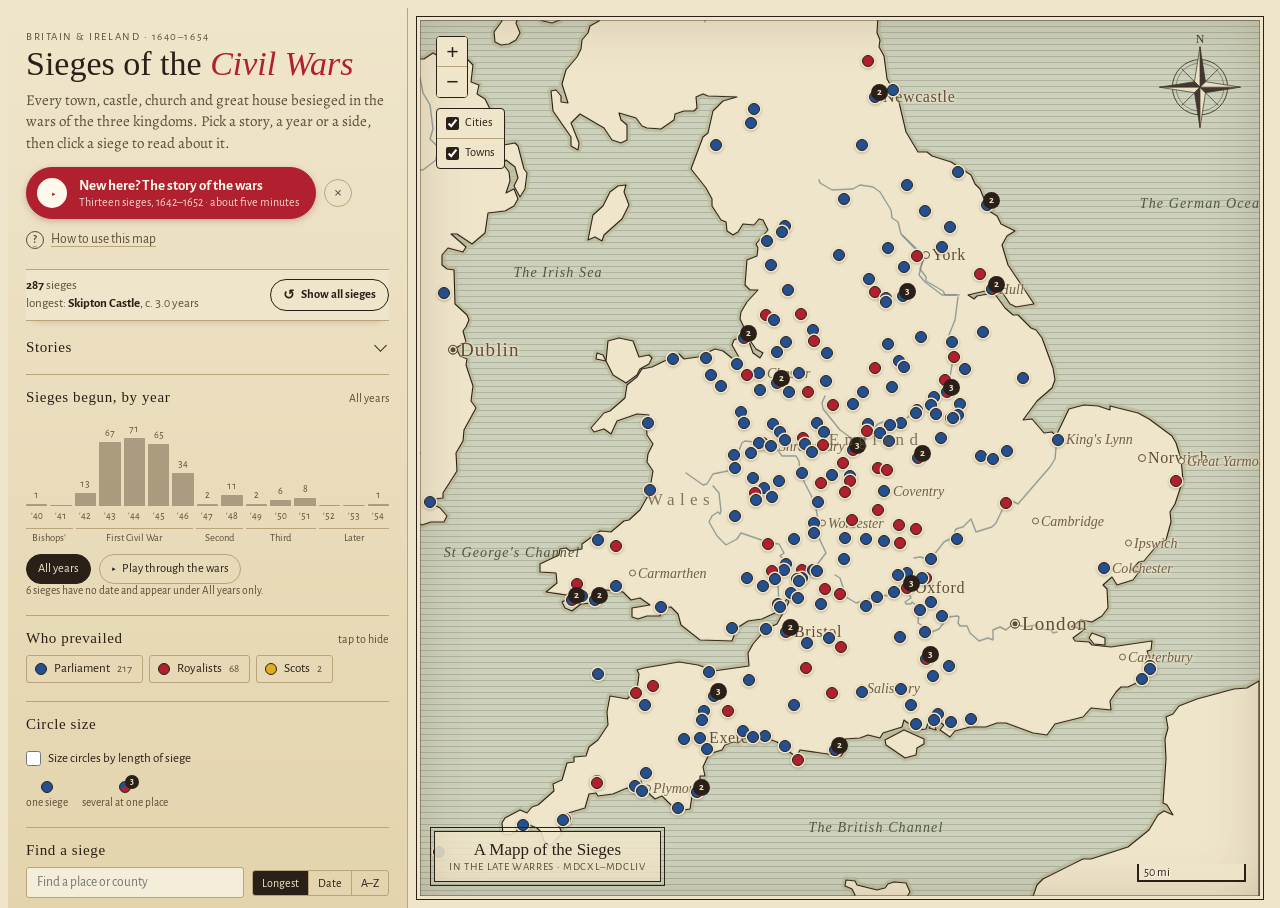
==== index.html @ c7a08374 "Steadier flights: no mid-flight redraws; the land drawing instead covers all of Britain and Ireland " ====
<!doctype html>
<html lang="en-GB">
<head>
<meta charset="utf-8">
<meta name="viewport" content="width=device-width, initial-scale=1, viewport-fit=cover">
<title>Sieges of the Civil Wars</title>
<meta name="description" content="An interactive map of the sieges of the British and Irish Civil Wars, 1640–1654, from the National Civil War Centre, Newark.">
<link rel="preconnect" href="https://fonts.googleapis.com">
<link rel="preconnect" href="https://fonts.gstatic.com" crossorigin>
<link rel="stylesheet" href="https://fonts.googleapis.com/css2?family=IM+Fell+English:ital@0;1&family=IM+Fell+English+SC&family=Alegreya:ital,wght@0,400;0,600;1,400&family=Alegreya+Sans:wght@400;500;700&display=swap">
<link rel="stylesheet" href="js/vendor/leaflet.css">
<link rel="stylesheet" href="css/map.css?v=20261108-15">
</head>
<body>
<div class="app">
  <aside class="key">
    <header>
      <div class="eyebrow" id="eyebrow"></div>
      <h1 id="title"></h1>
      <p id="intro"></p>
      <div class="start-wrap" id="startWrap" hidden>
        <button type="button" class="start-here" id="startHere"><span class="sh-play" aria-hidden="true">▶</span><span><b id="startHereTitle"></b><small id="startHereSub"></small></span></button>
        <button type="button" class="start-min" id="startMin" aria-label="Hide this button (the story stays under Stories)" title="Hide (the story stays under Stories)">×</button>
      </div>
      <button type="button" class="help-link" id="helpOpen"><span aria-hidden="true">?</span> <span id="helpLinkText">How to use this map</span></button>
    </header>

    <div class="topbar">
      <div class="stats" id="stats" aria-live="polite"><span>Loading the sieges…</span></div>
      <button type="button" class="reset" id="resetAll" title="Clear the story, year, side and search, and return to the whole map"><span aria-hidden="true">↺</span> Show all sieges</button>
    </div>

    <details class="stories-sec" id="storiesBox">
      <summary><h2 class="section-label">Stories <small id="storyNow"></small></h2></summary>
      <p class="explain" id="storiesIntro"></p>
      <div class="story-groups" id="storyGroups" role="group" aria-label="Kinds of story"></div>
      <div class="stories" id="stories" role="group" aria-label="Choose a story"></div>
      <article class="story-card" id="storyCard" aria-live="polite" hidden></article>
    </details>

    <section id="yearsSec">
      <h2 class="section-label">Sieges begun, by year <small id="yearNote">All years</small></h2>
      <div class="hist" id="hist" role="group" aria-label="Filter by year"></div>
      <div class="years" id="yearLabels"></div>
      <div class="wars" id="wars"></div>
      <div class="year-row">
        <button class="chip" id="allYears" aria-pressed="true">All years</button>
        <button class="chip" id="play" aria-pressed="false"><span id="playIcon">▶</span> <span id="playTxt">Play through the wars</span></button>
      </div>
      <div class="undated" id="undated"></div>
    </section>

    <section>
      <h2 class="section-label">Who prevailed <small>tap to hide</small></h2>
      <div class="sides" id="sides"></div>
    </section>

    <section>
      <h2 class="section-label">Circle size</h2>
      <label class="size-toggle"><input type="checkbox" id="sizeToggle"> Size circles by length of siege</label>
      <div class="size-key" id="sizeKey" aria-hidden="true"></div>
    </section>

    <section>
      <h2 class="section-label">Find a siege</h2>
      <div class="list-head">
        <input class="search" id="search" type="search" aria-label="Find a place or county" autocomplete="off">
        <div class="sort" role="group" aria-label="Sort the list">
          <button id="sortLong" data-sort="long" aria-pressed="true">Longest</button>
          <button id="sortDate" data-sort="date" aria-pressed="false">Date</button>
          <button id="sortAz" data-sort="az" aria-pressed="false">A–Z</button>
        </div>
      </div>
      <ol class="list" id="list"></ol>
      <button class="chip more" id="more" hidden>Show all</button>
    </section>

    <footer id="footer"></footer>
  </aside>

  <div class="plate">
    <div id="map" aria-label="Map of sieges in Britain and Ireland"></div>
    <svg class="compass" id="compass" viewBox="-50 -60 100 115" aria-hidden="true">
      <g fill="none" stroke="#2a2017" stroke-width="1"><circle r="30"/><circle r="26" stroke-width=".5"/></g>
      <g stroke="#2a2017" stroke-width=".8">
        <path d="M0-44 L6-6 L0 0Z" fill="#2a2017"/><path d="M0-44 L-6-6 L0 0Z" fill="#efe5ca"/>
        <path d="M0 44 L-6 6 L0 0Z" fill="#2a2017"/><path d="M0 44 L6 6 L0 0Z" fill="#efe5ca"/>
        <path d="M44 0 L6 6 L0 0Z" fill="#2a2017"/><path d="M44 0 L6-6 L0 0Z" fill="#efe5ca"/>
        <path d="M-44 0 L-6-6 L0 0Z" fill="#2a2017"/><path d="M-44 0 L-6 6 L0 0Z" fill="#efe5ca"/>
        <path d="M0 0 L20-20 L4-4Z M0 0 L-20 20 L-4 4Z M0 0 L20 20 L4 4Z M0 0 L-20-20 L-4-4Z" fill="#9a1c2c" stroke-width=".5"/>
      </g>
      <text y="-48" text-anchor="middle" font-family="IM Fell English SC, Georgia, serif" font-size="13" fill="#2a2017">N</text>
    </svg>
    <div class="cartouche" id="cartouche"><div class="t"></div><div class="s"></div></div>
    <div class="notice" id="notice" hidden></div>
    <div class="tour" id="tour" role="region" aria-label="Following the story" hidden>
      <div class="tour-top"><span class="tour-title"></span><span class="tour-step"></span><button type="button" class="tour-x" id="tourClose" aria-label="Stop following the story">×</button></div>
      <p class="tour-leg" aria-live="polite"></p>
      <div class="tour-place"></div>
      <div class="tour-when"></div>
      <p class="tour-head"></p>
      <div class="tour-nav"><button type="button" id="tourPrev"><span aria-hidden="true">‹</span> Previous</button><button type="button" id="tourRead">Read the full account</button><button type="button" id="tourNext">Next <span aria-hidden="true">›</span></button></div>
    </div>
  </div>
</div>

<script src="js/vendor/leaflet.js"></script>
<script src="js/vendor/papaparse.min.js"></script>
<script src="js/data.js?v=20261108-15"></script>
<script src="js/map.js?v=20261108-15"></script>
</body>
</html>
---- js/vendor/leaflet.css ----
/* required styles */

.leaflet-pane,
.leaflet-tile,
.leaflet-marker-icon,
.leaflet-marker-shadow,
.leaflet-tile-container,
.leaflet-pane > svg,
.leaflet-pane > canvas,
.leaflet-zoom-box,
.leaflet-image-layer,
.leaflet-layer {
	position: absolute;
	left: 0;
	top: 0;
	}
.leaflet-container {
	overflow: hidden;
	}
.leaflet-tile,
.leaflet-marker-icon,
.leaflet-marker-shadow {
	-webkit-user-select: none;
	   -moz-user-select: none;
	        user-select: none;
	  -webkit-user-drag: none;
	}
/* Prevents IE11 from highlighting tiles in blue */
.leaflet-tile::selection {
	background: transparent;
}
/* Safari renders non-retina tile on retina better with this, but Chrome is worse */
.leaflet-safari .leaflet-tile {
	image-rendering: -webkit-optimize-contrast;
	}
/* hack that prevents hw layers "stretching" when loading new tiles */
.leaflet-safari .leaflet-tile-container {
	width: 1600px;
	height: 1600px;
	-webkit-transform-origin: 0 0;
	}
.leaflet-marker-icon,
.leaflet-marker-shadow {
	display: block;
	}
/* .leaflet-container svg: reset svg max-width decleration shipped in Joomla! (joomla.org) 3.x */
/* .leaflet-container img: map is broken in FF if you have max-width: 100% on tiles */
.leaflet-container .leaflet-overlay-pane svg {
	max-width: none !important;
	max-height: none !important;
	}
.leaflet-container .leaflet-marker-pane img,
.leaflet-container .leaflet-shadow-pane img,
.leaflet-container .leaflet-tile-pane img,
.leaflet-container img.leaflet-image-layer,
.leaflet-container .leaflet-tile {
	max-width: none !important;
	max-height: none !important;
	width: auto;
	padding: 0;
	}

.leaflet-container img.leaflet-tile {
	/* See: https://bugs.chromium.org/p/chromium/issues/detail?id=600120 */
	mix-blend-mode: plus-lighter;
}

.leaflet-container.leaflet-touch-zoom {
	-ms-touch-action: pan-x pan-y;
	touch-action: pan-x pan-y;
	}
.leaflet-container.leaflet-touch-drag {
	-ms-touch-action: pinch-zoom;
	/* Fallback for FF which doesn't support pinch-zoom */
	touch-action: none;
	touch-action: pinch-zoom;
}
.leaflet-container.leaflet-touch-drag.leaflet-touch-zoom {
	-ms-touch-action: none;
	touch-action: none;
}
.leaflet-container {
	-webkit-tap-highlight-color: transparent;
}
.leaflet-container a {
	-webkit-tap-highlight-color: rgba(51, 181, 229, 0.4);
}
.leaflet-tile {
	filter: inherit;
	visibility: hidden;
	}
.leaflet-tile-loaded {
	visibility: inherit;
	}
.leaflet-zoom-box {
	width: 0;
	height: 0;
	-moz-box-sizing: border-box;
	     box-sizing: border-box;
	z-index: 800;
	}
/* workaround for https://bugzilla.mozilla.org/show_bug.cgi?id=888319 */
.leaflet-overlay-pane svg {
	-moz-user-select: none;
	}

.leaflet-pane         { z-index: 400; }

.leaflet-tile-pane    { z-index: 200; }
.leaflet-overlay-pane { z-index: 400; }
.leaflet-shadow-pane  { z-index: 500; }
.leaflet-marker-pane  { z-index: 600; }
.leaflet-tooltip-pane   { z-index: 650; }
.leaflet-popup-pane   { z-index: 700; }

.leaflet-map-pane canvas { z-index: 100; }
.leaflet-map-pane svg    { z-index: 200; }

.leaflet-vml-shape {
	width: 1px;
	height: 1px;
	}
.lvml {
	behavior: url(#default#VML);
	display: inline-block;
	position: absolute;
	}


/* control positioning */

.leaflet-control {
	position: relative;
	z-index: 800;
	pointer-events: visiblePainted; /* IE 9-10 doesn't have auto */
	pointer-events: auto;
	}
.leaflet-top,
.leaflet-bottom {
	position: absolute;
	z-index: 1000;
	pointer-events: none;
	}
.leaflet-top {
	top: 0;
	}
.leaflet-right {
	right: 0;
	}
.leaflet-bottom {
	bottom: 0;
	}
.leaflet-left {
	left: 0;
	}
.leaflet-control {
	float: left;
	clear: both;
	}
.leaflet-right .leaflet-control {
	float: right;
	}
.leaflet-top .leaflet-control {
	margin-top: 10px;
	}
.leaflet-bottom .leaflet-control {
	margin-bottom: 10px;
	}
.leaflet-left .leaflet-control {
	margin-left: 10px;
	}
.leaflet-right .leaflet-control {
	margin-right: 10px;
	}


/* zoom and fade animations */

.leaflet-fade-anim .leaflet-popup {
	opacity: 0;
	-webkit-transition: opacity 0.2s linear;
	   -moz-transition: opacity 0.2s linear;
	        transition: opacity 0.2s linear;
	}
.leaflet-fade-anim .leaflet-map-pane .leaflet-popup {
	opacity: 1;
	}
.leaflet-zoom-animated {
	-webkit-transform-origin: 0 0;
	    -ms-transform-origin: 0 0;
	        transform-origin: 0 0;
	}
svg.leaflet-zoom-animated {
	will-change: transform;
}

.leaflet-zoom-anim .leaflet-zoom-animated {
	-webkit-transition: -webkit-transform 0.25s cubic-bezier(0,0,0.25,1);
	   -moz-transition:    -moz-transform 0.25s cubic-bezier(0,0,0.25,1);
	        transition:         transform 0.25s cubic-bezier(0,0,0.25,1);
	}
.leaflet-zoom-anim .leaflet-tile,
.leaflet-pan-anim .leaflet-tile {
	-webkit-transition: none;
	   -moz-transition: none;
	        transition: none;
	}

.leaflet-zoom-anim .leaflet-zoom-hide {
	visibility: hidden;
	}


/* cursors */

.leaflet-interactive {
	cursor: pointer;
	}
.leaflet-grab {
	cursor: -webkit-grab;
	cursor:    -moz-grab;
	cursor:         grab;
	}
.leaflet-crosshair,
.leaflet-crosshair .leaflet-interactive {
	cursor: crosshair;
	}
.leaflet-popup-pane,
.leaflet-control {
	cursor: auto;
	}
.leaflet-dragging .leaflet-grab,
.leaflet-dragging .leaflet-grab .leaflet-interactive,
.leaflet-dragging .leaflet-marker-draggable {
	cursor: move;
	cursor: -webkit-grabbing;
	cursor:    -moz-grabbing;
	cursor:         grabbing;
	}

/* marker & overlays interactivity */
.leaflet-marker-icon,
.leaflet-marker-shadow,
.leaflet-image-layer,
.leaflet-pane > svg path,
.leaflet-tile-container {
	pointer-events: none;
	}

.leaflet-marker-icon.leaflet-interactive,
.leaflet-image-layer.leaflet-interactive,
.leaflet-pane > svg path.leaflet-interactive,
svg.leaflet-image-layer.leaflet-interactive path {
	pointer-events: visiblePainted; /* IE 9-10 doesn't have auto */
	pointer-events: auto;
	}

/* visual tweaks */

.leaflet-container {
	background: #ddd;
	outline-offset: 1px;
	}
.leaflet-container a {
	color: #0078A8;
	}
.leaflet-zoom-box {
	border: 2px dotted #38f;
	background: rgba(255,255,255,0.5);
	}


/* general typography */
.leaflet-container {
	font-family: "Helvetica Neue", Arial, Helvetica, sans-serif;
	font-size: 12px;
	font-size: 0.75rem;
	line-height: 1.5;
	}


/* general toolbar styles */

.leaflet-bar {
	box-shadow: 0 1px 5px rgba(0,0,0,0.65);
	border-radius: 4px;
	}
.leaflet-bar a {
	background-color: #fff;
	border-bottom: 1px solid #ccc;
	width: 26px;
	height: 26px;
	line-height: 26px;
	display: block;
	text-align: center;
	text-decoration: none;
	color: black;
	}
.leaflet-bar a,
.leaflet-control-layers-toggle {
	background-position: 50% 50%;
	background-repeat: no-repeat;
	display: block;
	}
.leaflet-bar a:hover,
.leaflet-bar a:focus {
	background-color: #f4f4f4;
	}
.leaflet-bar a:first-child {
	border-top-left-radius: 4px;
	border-top-right-radius: 4px;
	}
.leaflet-bar a:last-child {
	border-bottom-left-radius: 4px;
	border-bottom-right-radius: 4px;
	border-bottom: none;
	}
.leaflet-bar a.leaflet-disabled {
	cursor: default;
	background-color: #f4f4f4;
	color: #bbb;
	}

.leaflet-touch .leaflet-bar a {
	width: 30px;
	height: 30px;
	line-height: 30px;
	}
.leaflet-touch .leaflet-bar a:first-child {
	border-top-left-radius: 2px;
	border-top-right-radius: 2px;
	}
.leaflet-touch .leaflet-bar a:last-child {
	border-bottom-left-radius: 2px;
	border-bottom-right-radius: 2px;
	}

/* zoom control */

.leaflet-control-zoom-in,
.leaflet-control-zoom-out {
	font: bold 18px 'Lucida Console', Monaco, monospace;
	text-indent: 1px;
	}

.leaflet-touch .leaflet-control-zoom-in, .leaflet-touch .leaflet-control-zoom-out  {
	font-size: 22px;
	}


/* layers control */

.leaflet-control-layers {
	box-shadow: 0 1px 5px rgba(0,0,0,0.4);
	background: #fff;
	border-radius: 5px;
	}
.leaflet-control-layers-toggle {
	background-image: url(images/layers.png);
	width: 36px;
	height: 36px;
	}
.leaflet-retina .leaflet-control-layers-toggle {
	background-image: url(images/layers-2x.png);
	background-size: 26px 26px;
	}
.leaflet-touch .leaflet-control-layers-toggle {
	width: 44px;
	height: 44px;
	}
.leaflet-control-layers .leaflet-control-layers-list,
.leaflet-control-layers-expanded .leaflet-control-layers-toggle {
	display: none;
	}
.leaflet-control-layers-expanded .leaflet-control-layers-list {
	display: block;
	position: relative;
	}
.leaflet-control-layers-expanded {
	padding: 6px 10px 6px 6px;
	color: #333;
	background: #fff;
	}
.leaflet-control-layers-scrollbar {
	overflow-y: scroll;
	overflow-x: hidden;
	padding-right: 5px;
	}
.leaflet-control-layers-selector {
	margin-top: 2px;
	position: relative;
	top: 1px;
	}
.leaflet-control-layers label {
	display: block;
	font-size: 13px;
	font-size: 1.08333em;
	}
.leaflet-control-layers-separator {
	height: 0;
	border-top: 1px solid #ddd;
	margin: 5px -10px 5px -6px;
	}

/* Default icon URLs */
.leaflet-default-icon-path { /* used only in path-guessing heuristic, see L.Icon.Default */
	background-image: url(images/marker-icon.png);
	}


/* attribution and scale controls */

.leaflet-container .leaflet-control-attribution {
	background: #fff;
	background: rgba(255, 255, 255, 0.8);
	margin: 0;
	}
.leaflet-control-attribution,
.leaflet-control-scale-line {
	padding: 0 5px;
	color: #333;
	line-height: 1.4;
	}
.leaflet-control-attribution a {
	text-decoration: none;
	}
.leaflet-control-attribution a:hover,
.leaflet-control-attribution a:focus {
	text-decoration: underline;
	}
.leaflet-attribution-flag {
	display: inline !important;
	vertical-align: baseline !important;
	width: 1em;
	height: 0.6669em;
	}
.leaflet-left .leaflet-control-scale {
	margin-left: 5px;
	}
.leaflet-bottom .leaflet-control-scale {
	margin-bottom: 5px;
	}
.leaflet-control-scale-line {
	border: 2px solid #777;
	border-top: none;
	line-height: 1.1;
	padding: 2px 5px 1px;
	white-space: nowrap;
	-moz-box-sizing: border-box;
	     box-sizing: border-box;
	background: rgba(255, 255, 255, 0.8);
	text-shadow: 1px 1px #fff;
	}
.leaflet-control-scale-line:not(:first-child) {
	border-top: 2px solid #777;
	border-bottom: none;
	margin-top: -2px;
	}
.leaflet-control-scale-line:not(:first-child):not(:last-child) {
	border-bottom: 2px solid #777;
	}

.leaflet-touch .leaflet-control-attribution,
.leaflet-touch .leaflet-control-layers,
.leaflet-touch .leaflet-bar {
	box-shadow: none;
	}
.leaflet-touch .leaflet-control-layers,
.leaflet-touch .leaflet-bar {
	border: 2px solid rgba(0,0,0,0.2);
	background-clip: padding-box;
	}


/* popup */

.leaflet-popup {
	position: absolute;
	text-align: center;
	margin-bottom: 20px;
	}
.leaflet-popup-content-wrapper {
	padding: 1px;
	text-align: left;
	border-radius: 12px;
	}
.leaflet-popup-content {
	margin: 13px 24px 13px 20px;
	line-height: 1.3;
	font-size: 13px;
	font-size: 1.08333em;
	min-height: 1px;
	}
.leaflet-popup-content p {
	margin: 17px 0;
	margin: 1.3em 0;
	}
.leaflet-popup-tip-container {
	width: 40px;
	height: 20px;
	position: absolute;
	left: 50%;
	margin-top: -1px;
	margin-left: -20px;
	overflow: hidden;
	pointer-events: none;
	}
.leaflet-popup-tip {
	width: 17px;
	height: 17px;
	padding: 1px;

	margin: -10px auto 0;
	pointer-events: auto;

	-webkit-transform: rotate(45deg);
	   -moz-transform: rotate(45deg);
	    -ms-transform: rotate(45deg);
	        transform: rotate(45deg);
	}
.leaflet-popup-content-wrapper,
.leaflet-popup-tip {
	background: white;
	color: #333;
	box-shadow: 0 3px 14px rgba(0,0,0,0.4);
	}
.leaflet-container a.leaflet-popup-close-button {
	position: absolute;
	top: 0;
	right: 0;
	border: none;
	text-align: center;
	width: 24px;
	height: 24px;
	font: 16px/24px Tahoma, Verdana, sans-serif;
	color: #757575;
	text-decoration: none;
	background: transparent;
	}
.leaflet-container a.leaflet-popup-close-button:hover,
.leaflet-container a.leaflet-popup-close-button:focus {
	color: #585858;
	}
.leaflet-popup-scrolled {
	overflow: auto;
	}

.leaflet-oldie .leaflet-popup-content-wrapper {
	-ms-zoom: 1;
	}
.leaflet-oldie .leaflet-popup-tip {
	width: 24px;
	margin: 0 auto;

	-ms-filter: "progid:DXImageTransform.Microsoft.Matrix(M11=0.70710678, M12=0.70710678, M21=-0.70710678, M22=0.70710678)";
	filter: progid:DXImageTransform.Microsoft.Matrix(M11=0.70710678, M12=0.70710678, M21=-0.70710678, M22=0.70710678);
	}

.leaflet-oldie .leaflet-control-zoom,
.leaflet-oldie .leaflet-control-layers,
.leaflet-oldie .leaflet-popup-content-wrapper,
.leaflet-oldie .leaflet-popup-tip {
	border: 1px solid #999;
	}


/* div icon */

.leaflet-div-icon {
	background: #fff;
	border: 1px solid #666;
	}


/* Tooltip */
/* Base styles for the element that has a tooltip */
.leaflet-tooltip {
	position: absolute;
	padding: 6px;
	background-color: #fff;
	border: 1px solid #fff;
	border-radius: 3px;
	color: #222;
	white-space: nowrap;
	-webkit-user-select: none;
	-moz-user-select: none;
	-ms-user-select: none;
	user-select: none;
	pointer-events: none;
	box-shadow: 0 1px 3px rgba(0,0,0,0.4);
	}
.leaflet-tooltip.leaflet-interactive {
	cursor: pointer;
	pointer-events: auto;
	}
.leaflet-tooltip-top:before,
.leaflet-tooltip-bottom:before,
.leaflet-tooltip-left:before,
.leaflet-tooltip-right:before {
	position: absolute;
	pointer-events: none;
	border: 6px solid transparent;
	background: transparent;
	content: "";
	}

/* Directions */

.leaflet-tooltip-bottom {
	margin-top: 6px;
}
.leaflet-tooltip-top {
	margin-top: -6px;
}
.leaflet-tooltip-bottom:before,
.leaflet-tooltip-top:before {
	left: 50%;
	margin-left: -6px;
	}
.leaflet-tooltip-top:before {
	bottom: 0;
	margin-bottom: -12px;
	border-top-color: #fff;
	}
.leaflet-tooltip-bottom:before {
	top: 0;
	margin-top: -12px;
	margin-left: -6px;
	border-bottom-color: #fff;
	}
.leaflet-tooltip-left {
	margin-left: -6px;
}
.leaflet-tooltip-right {
	margin-left: 6px;
}
.leaflet-tooltip-left:before,
.leaflet-tooltip-right:before {
	top: 50%;
	margin-top: -6px;
	}
.leaflet-tooltip-left:before {
	right: 0;
	margin-right: -12px;
	border-left-color: #fff;
	}
.leaflet-tooltip-right:before {
	left: 0;
	margin-left: -12px;
	border-right-color: #fff;
	}

/* Printing */

@media print {
	/* Prevent printers from removing background-images of controls. */
	.leaflet-control {
		-webkit-print-color-adjust: exact;
		print-color-adjust: exact;
		}
	}
---- css/map.css ----
/* Layout: an engraved county-map sheet — sidebar "key" on the left, the map plate filling the rest; stacks on phones. */
:root {
  color-scheme: light;
  --paper: #efe5ca;
  --paper-deep: #e3d4ad;
  --ink: #2a2017;
  --ink-soft: #5e4d37;
  --rule: #b9a47c;
  --sea: #cdd0bd;
  --sea-line: #aeb39c;
  --parl: #24508f;   /* Parliament: blue */
  --roy: #b0202e;    /* Royalists: red */
  --scot: #e0ad1f;   /* Scots: yellow */
  --focus: #1f4e79;
  --card: var(--paper);        /* pop-ups and hover labels: same parchment as the map */
  --card-soft: var(--paper-deep);
  --inlay: #f8f2e2;            /* lighter parchment behind the reading text */
  --f-display: "IM Fell English", "Iowan Old Style", Georgia, serif;
  --f-sc: "IM Fell English SC", "IM Fell English", Georgia, serif;
  --f-body: "Alegreya", Georgia, "Times New Roman", serif;
  --f-ui: "Alegreya Sans", "Gill Sans", "Segoe UI", system-ui, sans-serif;
}
html, body { height: 100%; }
body { background: var(--paper); color: var(--ink); font-family: var(--f-body); font-size: 15px; }
* { box-sizing: border-box; }
[hidden] { display: none !important; }
button, input { font: inherit; color: inherit; }
:focus-visible { outline: 2px solid var(--focus); outline-offset: 2px; }

.app { display: grid; grid-template-columns: minmax(320px, 400px) 1fr; height: 100%; }
.key {
  overflow-y: auto; border-right: 1px solid var(--rule);
  background: linear-gradient(var(--paper), var(--paper-deep));
  padding-block: 22px 28px;
  padding-left: max(18px, env(safe-area-inset-left, 0px));
  padding-right: 18px;
  display: flex; flex-direction: column; gap: 20px; min-width: 0;
}
.plate { position: relative; min-width: 0; }
#map { position: absolute; inset: 0; }

header .eyebrow { font-family: var(--f-ui); font-size: 11px; letter-spacing: .14em; text-transform: uppercase; color: var(--ink-soft); }
header h1 { font-family: var(--f-display); font-weight: 400; font-size: 34px; line-height: 1.02; margin: 4px 0 8px; text-wrap: balance; }
header h1 em { font-style: italic; color: var(--roy); }
header p { margin: 0; color: var(--ink-soft); line-height: 1.45; max-width: 60ch; }

.section-label { font-family: var(--f-sc); font-size: 15px; font-weight: 400; letter-spacing: .04em; margin: 0 0 8px; display: flex; justify-content: space-between; align-items: baseline; gap: 8px; }
.section-label small { font-family: var(--f-ui); font-size: 12px; color: var(--ink-soft); letter-spacing: 0; }

.topbar { position: sticky; top: -22px; z-index: 5; display: flex; align-items: center; justify-content: space-between; gap: 6px 12px; flex-wrap: wrap;
  border-top: 1px solid var(--rule); border-bottom: 1px solid var(--rule); padding-block: 8px; background: var(--paper); box-shadow: 0 6px 8px -8px rgba(40, 28, 10, .35); }
.stats { font-family: var(--f-ui); font-size: 13px; color: var(--ink-soft); display: flex; flex-wrap: wrap; gap: 2px 14px; font-variant-numeric: tabular-nums; min-width: 0; flex: 1 1 180px; }
.reset { flex: none; font-family: var(--f-ui); font-size: 12.5px; font-weight: 700; min-height: 32px; padding: 4px 12px; border: 1px solid var(--ink); border-radius: 999px; background: transparent; color: var(--ink); cursor: pointer; display: inline-flex; align-items: center; gap: 6px; }
.reset span { font-size: 14px; line-height: 1; }
.reset.active { background: var(--ink); color: var(--paper); }
.reset:hover { background: var(--paper-deep); }
.reset.active:hover { background: #000; }

/* sections of the side panel: each set off by a rule */
.key > section, .key > details { border-top: 1px solid var(--rule); padding-top: 14px; }
.key > .topbar + * { border-top: 0; padding-top: 0; }
.key { gap: 18px; }
/* Stories: a section that drops down */
.stories-sec > summary { list-style: none; cursor: pointer; display: flex; align-items: center; gap: 10px; }
.stories-sec > summary::-webkit-details-marker { display: none; }
.stories-sec > summary .section-label { flex: 1; margin: 0; min-width: 0; }
.stories-sec > summary .section-label small { font-family: var(--f-display); font-style: italic; font-size: 14px; color: var(--roy); text-align: right; min-width: 0; overflow: hidden; text-overflow: ellipsis; white-space: nowrap; }
.stories-sec > summary::after { content: ""; flex: none; width: 8px; height: 8px; margin: 0 4px 4px 0; border-right: 1.5px solid var(--ink); border-bottom: 1.5px solid var(--ink); transform: rotate(45deg); transition: transform .2s; }
.stories-sec[open] > summary::after { transform: rotate(-135deg); margin-bottom: -4px; }
.stories-sec[open] > summary { margin-bottom: 8px; }
.stories-sec > summary:hover .section-label { color: var(--roy); }
.stats b { color: var(--ink); font-weight: 700; }

/* stories (the old story-map tabs) */
.stories { display: flex; flex-wrap: wrap; gap: 6px; }
.chip { font-family: var(--f-ui); font-size: 12.5px; min-height: 30px; padding: 4px 11px; border: 1px solid var(--rule); background: transparent; border-radius: 999px; cursor: pointer; display: inline-flex; align-items: center; gap: 6px; }
.chip[aria-pressed="true"] { background: var(--ink); color: var(--paper); border-color: var(--ink); }
.chip .ct { font-size: 11px; opacity: .7; font-variant-numeric: tabular-nums; }

/* year histogram */
.hist { display: grid; grid-template-columns: repeat(15, minmax(0, 1fr)); gap: 3px; align-items: end; height: 92px; }
.hist button { display: flex; flex-direction: column; justify-content: flex-end; align-items: stretch; height: 100%; padding: 0; border: 0; background: none; cursor: pointer; gap: 3px; min-width: 0; }
.hist .bar { background: var(--ink-soft); opacity: .45; border-radius: 1px 1px 0 0; min-height: 1px; transition: opacity .15s; }
.hist .n { font-family: var(--f-ui); font-size: 10px; color: var(--ink-soft); text-align: center; font-variant-numeric: tabular-nums; }
.hist button:hover .bar { opacity: .75; }
.hist button[aria-pressed="true"] .bar { background: var(--ink); opacity: 1; }
.years { display: grid; grid-template-columns: repeat(15, minmax(0, 1fr)); gap: 3px; margin-top: 4px; font-family: var(--f-ui); font-size: 10px; color: var(--ink-soft); text-align: center; font-variant-numeric: tabular-nums; }
.wars { display: grid; grid-template-columns: 2fr 5fr 2fr 3fr 3fr; gap: 3px; margin-top: 6px; font-family: var(--f-ui); font-size: 10.5px; color: var(--ink-soft); text-align: center; }
.wars span { border-top: 1px solid var(--rule); padding-top: 3px; white-space: nowrap; overflow: hidden; text-overflow: ellipsis; }
.year-row { display: flex; gap: 8px; margin-top: 10px; align-items: center; flex-wrap: wrap; }
.undated { font-family: var(--f-ui); font-size: 11.5px; color: var(--ink-soft); }

/* side filter */
.sides { display: flex; flex-wrap: wrap; gap: 6px; }
.side { display: inline-flex; align-items: center; gap: 7px; font-family: var(--f-ui); font-size: 13px; padding: 5px 10px 5px 8px; border: 1px solid var(--rule); border-radius: 3px; cursor: pointer; background: transparent; user-select: none; position: relative; }
.side input { position: absolute; opacity: 0; pointer-events: none; }
.side .sw { width: 12px; height: 12px; border-radius: 50%; border: 1.5px solid var(--ink); }
.side .ct { font-size: 11px; color: var(--ink-soft); font-variant-numeric: tabular-nums; }
.side:has(input:not(:checked)) { opacity: .45; text-decoration: line-through; }
.side:has(input:focus-visible) { outline: 2px solid var(--focus); outline-offset: 2px; }
.size-key { display: flex; align-items: flex-end; flex-wrap: wrap; gap: 8px 14px; margin-top: 10px; font-family: var(--f-ui); font-size: 11.5px; color: var(--ink-soft); }
.size-key div { display: flex; flex-direction: column; align-items: center; gap: 3px; }
.size-key i { display: block; border-radius: 50%; border: 1.2px solid var(--ink-soft); }
.size-key i.dash { border-style: dashed; }

/* list */
.list-head { display: flex; flex-wrap: wrap; gap: 8px; align-items: center; justify-content: space-between; }
.search { flex: 1 1 160px; min-width: 0; padding: 6px 10px; border: 1px solid var(--rule); border-radius: 3px; background: color-mix(in srgb, var(--paper) 70%, white); font-family: var(--f-ui); font-size: 13.5px; }
.sort { display: inline-flex; border: 1px solid var(--rule); border-radius: 3px; overflow: hidden; }
.sort button { border: 0; background: none; padding: 5px 9px; font-family: var(--f-ui); font-size: 12px; cursor: pointer; }
.sort button + button { border-left: 1px solid var(--rule); }
.sort button[aria-pressed="true"] { background: var(--ink); color: var(--paper); }
ol.list { list-style: none; padding: 0; margin: 8px 0 0; }
ol.list li button { width: 100%; text-align: left; background: none; border: 0; border-bottom: 1px dotted var(--rule); padding: 8px 2px; cursor: pointer; display: grid; grid-template-columns: minmax(0, 1fr) auto; gap: 2px 8px; align-items: baseline; }
ol.list li button:hover { background: color-mix(in srgb, var(--paper-deep) 70%, transparent); }
.nm { font-family: var(--f-display); font-size: 17px; line-height: 1.15; min-width: 0; }
.val { font-family: var(--f-ui); font-size: 12.5px; font-variant-numeric: tabular-nums; white-space: nowrap; }
.meta { grid-column: 1 / 3; display: flex; align-items: center; gap: 7px; font-family: var(--f-ui); font-size: 11.5px; color: var(--ink-soft); min-width: 0; }
.meta .dot { width: 8px; height: 8px; border-radius: 50%; flex: none; }
.meta .txt { white-space: nowrap; overflow: hidden; text-overflow: ellipsis; }
.more { margin-top: 8px; }
.empty { font-style: italic; color: var(--ink-soft); padding: 10px 0; }

footer { font-size: 12.5px; color: var(--ink-soft); line-height: 1.45; border-top: 1px solid var(--rule); padding-top: 10px; }

/* map plate */
.leaflet-container {
  background-color: var(--sea);
  background-image: repeating-linear-gradient(0deg, transparent 0 5px, var(--sea-line) 5px 6px);
  font-family: var(--f-body);
}
.plate::after { content: ""; position: absolute; inset: 0; pointer-events: none; z-index: 500; box-shadow: inset 0 0 0 8px var(--paper), inset 0 0 0 9px var(--ink), inset 0 0 0 12px var(--paper), inset 0 0 0 12.5px var(--ink-soft), inset 0 0 60px rgba(90, 64, 30, .28); }
.lbl { font-family: var(--f-sc); color: var(--ink-soft); white-space: nowrap; text-align: center; pointer-events: none; transform: translate(-50%, -50%); width: max-content; }
.lbl.sea { font-family: var(--f-display); font-style: italic; color: #4f5745; font-size: 14px; letter-spacing: .08em; }
.lbl.realm { font-size: 17px; letter-spacing: .32em; opacity: .75; }
.lbl.town { font-family: var(--f-display); font-style: italic; color: var(--ink); font-size: 13px; transform: translate(8px, -50%); text-align: left; position: relative; }
.city { position: relative; transform: translate(8px, -50%); width: max-content; white-space: nowrap; pointer-events: none; font-family: var(--f-display); font-style: italic; font-size: 12.5px; color: var(--ink); text-shadow: 0 0 2px var(--paper), 0 0 3px var(--paper), 0 0 4px var(--paper); }
.city::before { content: ""; position: absolute; left: -10px; top: 50%; width: 5px; height: 5px; margin-top: -4px; border: 1.3px solid var(--ink); border-radius: 50%; background: var(--paper); box-shadow: inset 0 0 0 1.4px var(--paper), inset 0 0 0 3px var(--ink); }
.city.major { font-family: var(--f-sc); font-style: normal; font-size: 14px; letter-spacing: .04em; }
.city.major::before { width: 7px; height: 7px; left: -12px; margin-top: -5px; }
.city.capital { font-family: var(--f-sc); font-style: normal; font-size: 17px; letter-spacing: .06em; }
.city.capital::before { width: 9px; height: 9px; left: -13px; margin-top: -6px; background: var(--ink); box-shadow: inset 0 0 0 2px var(--paper); }
.leaflet-container.far .city.minor { display: none; }
.lbl.town::before { content: ""; position: absolute; left: -9px; top: 50%; width: 5px; height: 5px; margin-top: -2.5px; border: 1.2px solid var(--ink); background: var(--paper); transform: rotate(45deg); }
.compass { position: absolute; right: 26px; top: 24px; width: 92px; z-index: 450; pointer-events: none; opacity: .85; transition: opacity .2s; }
/* The compass and title box sit above the map's own layers, so they step aside while a pop-up is open. */
.plate.popup-open .compass, .plate.popup-open .cartouche { opacity: 0; }
.cartouche { position: absolute; left: 26px; bottom: 26px; z-index: 450; pointer-events: none; transition: opacity .2s; background: color-mix(in srgb, var(--paper) 88%, transparent); border: 1px solid var(--ink); outline: 1px solid var(--ink); outline-offset: 3px; padding: 8px 14px; font-family: var(--f-display); text-align: center; max-width: calc(100% - 52px); }
.cartouche .t { font-size: 17px; }
.cartouche .s { font-family: var(--f-ui); font-size: 11px; color: var(--ink-soft); letter-spacing: .06em; }
.leaflet-control-scale { margin-bottom: 26px !important; margin-right: 26px !important; }
.leaflet-control-scale-line { background: color-mix(in srgb, var(--paper) 80%, transparent); border-color: var(--ink); color: var(--ink); font-family: var(--f-ui); }
.leaflet-bar a { background: var(--paper); color: var(--ink); border-bottom-color: var(--rule); font-family: var(--f-display); }
.leaflet-bar { border: 1px solid var(--ink) !important; box-shadow: none !important; }
.leaflet-top.leaflet-left { margin: 18px 0 0 18px; }
.leaflet-tooltip.tip { background: var(--card); border: 1px solid var(--ink); color: var(--ink); font-family: var(--f-display); font-size: 14px; box-shadow: 0 1px 4px rgba(40, 28, 10, .25); padding: 2px 8px; border-radius: 2px; }
.leaflet-tooltip.tip::before { display: none; }

.leaflet-popup-content-wrapper { background: var(--card); color: var(--ink); border: 1px solid var(--ink); border-radius: 2px; box-shadow: 0 3px 14px rgba(40, 28, 10, .35); }
.leaflet-popup-tip { background: var(--card); border: 1px solid var(--ink); }
.leaflet-popup-content { margin: 14px 18px 14px 16px; width: 330px !important; max-width: calc(100vw - 90px); }
.leaflet-container a.leaflet-popup-close-button { color: var(--ink); background: var(--card); border-left: 1px solid var(--ink); border-bottom: 1px solid var(--ink); width: 26px; height: 26px; font-size: 18px; line-height: 24px; top: 0; right: 0; z-index: 2; box-sizing: border-box; border: 1px solid var(--ink); border-radius: 0 2px 0 3px; text-align: center; padding: 0; }
.pop figure { margin: -14px -18px 12px -16px; position: relative; background: var(--card-soft); }
.pop figure img { display: block; width: 100%; max-height: 210px; object-fit: cover; border-bottom: 1px solid var(--ink); filter: sepia(.12) saturate(.92); }
.pop figure figcaption { font-family: var(--f-ui); font-size: 11px; line-height: 1.35; color: var(--ink-soft); padding: 5px 16px 0; white-space: pre-line; }
.pop figure.loading img { min-height: 120px; }
.tip-img { display: block; width: 160px; height: 100px; object-fit: cover; margin: 4px 0 2px; border: 1px solid var(--ink); }
.pop h3 { font-family: var(--f-display); font-weight: 400; font-size: 22px; margin: 0; line-height: 1.1; padding-right: 12px; }
.pop .where { font-family: var(--f-ui); font-size: 12px; color: var(--ink-soft); margin-top: 2px; }
.pop .when { font-family: var(--f-ui); font-size: 12.5px; color: var(--ink); font-variant-numeric: tabular-nums; margin-top: 6px; }
.pop .read { margin: 12px -6px 0; padding: 10px 12px 4px; background: var(--inlay); border: 1px solid color-mix(in srgb, var(--rule) 70%, transparent); border-radius: 2px; box-shadow: inset 0 1px 0 #fffaf0; }
.pop .headline { margin: 0 0 8px; font-size: 15px; line-height: 1.4; font-style: italic; }
.pop .body { max-height: 190px; overflow-y: auto; font-size: 14px; line-height: 1.5; padding-right: 6px; border-top: 1px solid var(--rule); padding-top: 8px; scrollbar-color: var(--rule) transparent; }
.pop .body p { margin: 0 0 .7em; }
.pop .tags { display: flex; flex-wrap: wrap; gap: 6px; align-items: center; margin-top: 8px; font-family: var(--f-ui); font-size: 12px; }
.pop .sides { display: block; font-family: var(--f-ui); font-size: 12.5px; margin-top: 6px; color: var(--ink-soft); }
.pop .story { border: 1px solid var(--ink-soft); padding: 1px 8px; border-radius: 999px; }
.pop .visit { display: inline-block; margin-top: 8px; font-family: var(--f-ui); font-size: 13px; color: var(--roy); }
/* siege markers (divIcons, so several sieges at one place can share one marker) */
.sg { position: absolute; border-radius: 50%; border: 1px solid var(--ink); box-sizing: border-box; opacity: .9; transition: transform .12s; }
.sg.unknown { border: 1.6px dashed var(--c); background: color-mix(in srgb, var(--paper) 60%, transparent) !important; opacity: 1; }
.sg.multi { border-width: 1.5px; opacity: .95; }
.sg .badge { position: absolute; right: -7px; top: -7px; min-width: 17px; height: 17px; padding: 0 4px; box-sizing: border-box; border-radius: 9px; background: var(--ink); color: var(--paper); font: 700 10.5px/17px var(--f-ui); text-align: center; }
.leaflet-marker-icon:hover .sg, .leaflet-marker-icon:focus-visible .sg { transform: scale(1.12); }
.leaflet-marker-icon:focus-visible { outline: none; }
.leaflet-marker-icon:focus-visible .sg { outline: 2px solid var(--focus); outline-offset: 3px; }
.key-multi { position: relative; display: inline-block; }
.key-multi i { border: 1.5px solid var(--ink) !important; }
.key-multi b { position: absolute; right: -8px; top: -7px; min-width: 14px; height: 14px; border-radius: 7px; background: var(--ink); color: var(--paper); font: 700 9px/14px var(--f-ui); text-align: center; }
.here { margin: 8px 0 2px; border-top: 1px solid var(--rule); padding-top: 8px; }
.here-top { display: flex; align-items: center; justify-content: space-between; gap: 8px; font-family: var(--f-ui); font-size: 12px; color: var(--ink-soft); }
.here-top .nav { display: inline-flex; gap: 4px; }
.here-top .nav button { width: 28px; height: 28px; border: 1px solid var(--rule); border-radius: 3px; background: transparent; cursor: pointer; display: inline-flex; align-items: center; justify-content: center; padding: 0; }
.here-top .nav button:disabled { opacity: .35; cursor: default; }
.here-chips { display: flex; flex-wrap: wrap; gap: 5px; margin-top: 6px; }
.here-chips button { display: inline-flex; align-items: center; gap: 5px; min-height: 28px; padding: 2px 9px 2px 7px; border: 1px solid var(--rule); border-radius: 999px; background: transparent; cursor: pointer; font-family: var(--f-ui); font-size: 12px; font-variant-numeric: tabular-nums; }
.here-chips button i { width: 8px; height: 8px; border-radius: 50%; }
.here-chips button[aria-pressed="true"] { background: var(--ink); color: var(--paper); border-color: var(--ink); }
.pill { display: inline-flex; align-items: center; gap: 5px; font-family: var(--f-ui); font-size: 12px; font-weight: 500; padding: 1px 8px 1px 6px; border-radius: 999px; border: 1px solid currentColor; }
.pill i { width: 8px; height: 8px; border-radius: 50%; background: currentColor; }

@media (max-width: 820px) {
  .app { display: flex; flex-direction: column; height: auto; }
  html, body { height: auto; }
  .plate { height: 64svh; min-height: 380px; order: -1; }
  .key { border-right: 0; border-top: 1px solid var(--rule); overflow: visible; padding-right: max(16px, env(safe-area-inset-right, 0px)); padding-left: max(16px, env(safe-area-inset-left, 0px)); }
  .compass { width: 64px; right: 20px; top: 18px; }
  .cartouche { display: none; }
  header h1 { font-size: 30px; }
  .topbar { top: env(safe-area-inset-top, 0px); }
}
@media (prefers-reduced-motion: reduce) { * { transition: none !important; animation: none !important; } }

/* Shown only if the settings file or spreadsheet can't be read */
.notice { position: absolute; left: 50%; top: 50%; transform: translate(-50%, -50%); z-index: 900; max-width: min(460px, 86%); padding: 14px 18px; background: var(--paper); border: 1px solid var(--ink); box-shadow: 0 3px 14px rgba(40, 28, 10, .35); font-family: var(--f-ui); font-size: 14px; line-height: 1.45; }
.pop figure img:not(.ok) { min-height: 140px; background: var(--paper-deep); }

/* 17th-century market towns: shown from config map.townsFromZoom */
.city.town { font-size: 11.5px; color: var(--ink-soft); }
.city.town::before { width: 4px; height: 4px; left: -8px; margin-top: -3px; box-shadow: none; background: var(--ink-soft); border-color: var(--ink-soft); }
.leaflet-container.no-towns .city.town { display: none; }

/* Siege names under the markers: shown from config map.siegeNamesFromZoom */
.sg-name { position: absolute; left: 50%; top: 100%; transform: translateX(-50%); margin-top: 2px; white-space: nowrap; pointer-events: none;
  font-family: var(--f-display); font-style: italic; font-size: 12px; line-height: 1.1; color: var(--ink);
  text-shadow: 0 0 2px var(--paper), 0 0 3px var(--paper), 0 0 4px var(--paper), 0 0 5px var(--paper); }
.leaflet-container.no-siege-names .sg-name { display: none; }
.sg.unknown .sg-name { color: var(--ink); }

/* ---- Emphasis: sieges lead, towns recede ---- */
/* Siege circles: solid colour, dark outline, a parchment ring and a soft shadow */
.sg.siege { border: 0; border-radius: 50%; background: none !important; opacity: 1; overflow: visible; }
.sg.siege .dot { display: block; box-sizing: border-box; border-radius: 50%; border: 1.4px solid var(--ink);
  box-shadow: 0 0 0 1.5px var(--paper), 0 1px 3px 1px rgba(40, 28, 10, .35); }
.sg.siege .dot.unknown { border: 1.6px dashed var(--c); background: var(--paper); box-shadow: 0 0 0 1.5px var(--paper); }
.sg.siege .badge { right: -7px; top: -7px; }
.sg .sg-name { margin-top: 3px; font-family: var(--f-sc); font-style: normal; font-size: 13px; letter-spacing: .03em; color: var(--ink); -webkit-text-stroke: .25px var(--ink);
  text-shadow: 0 0 2px var(--paper), 0 0 3px var(--paper), 0 0 4px var(--paper), 0 0 6px var(--paper); }
.size-key > div { display: flex; flex-direction: column; align-items: center; gap: 3px; }
.size-key .dot { display: block; box-sizing: border-box; border-radius: 50%; border: 1.3px solid var(--ink); }
.size-key .dot.unknown { border: 1.4px dashed var(--c); background: var(--paper); }
.key-multi { position: relative; display: inline-block; }
.key-multi b { right: -8px; top: -6px; }

/* "Towns" switch on the map */
.town-switch { background: var(--paper); padding: 0; }
.town-switch label { display: flex; align-items: center; gap: 6px; padding: 5px 9px; font-family: var(--f-ui); font-size: 12.5px; color: var(--ink); cursor: pointer; user-select: none; }
.town-switch input { margin: 0; accent-color: var(--ink); }
.town-switch label + label { border-top: 1px solid var(--rule); }
.leaflet-container.cities-off .city:not(.town) { display: none; }
.leaflet-container.towns-off .city.town { display: none; }
.city { transition: opacity .25s; }
.leaflet-container.towns-faded .city { opacity: .35; }

/* Cities (capital, major, minor): larger names in mid-brown ink, so they read as the main places.
   Towns: small, faint, no dot. Both are drawn under the siege circles. */
.city { color: #5e4d37; }
.city.capital { color: var(--ink-soft); font-size: 19px; letter-spacing: .06em; }
.city.capital::before { width: 8px; height: 8px; left: -12px; margin-top: -5px; background: var(--ink-soft); border-color: var(--ink-soft); box-shadow: inset 0 0 0 1.5px var(--paper); }
.city.major { color: #5e4d37; font-size: 16px; letter-spacing: .04em; }
.city.major::before { width: 6px; height: 6px; left: -10px; margin-top: -4px; border-color: #5e4d37; box-shadow: none; }
.city.minor { color: #6f604b; font-size: 14px; }
.city.minor::before { width: 5px; height: 5px; left: -9px; margin-top: -3.5px; border-color: #6f604b; box-shadow: none; }
.city.town { color: #8f7f64; font-size: 11px; transform: translate(-50%, -50%); }
.city.town::before { display: none; }

/* Siege name positions, chosen by the label placer */
.sg .sg-name.pos-top { top: auto; bottom: 100%; margin: 0 0 3px; }
.sg .sg-name.pos-right { left: 100%; top: 50%; transform: translateY(-50%); margin: 0 0 0 4px; }
.sg .sg-name.pos-left { left: auto; right: 100%; top: 50%; transform: translateY(-50%); margin: 0 4px 0 0; }

/* "Size circles by length" switch in the side panel */
.size-toggle { display: inline-flex; align-items: center; gap: 7px; margin-top: 10px; font-family: var(--f-ui); font-size: 13px; cursor: pointer; user-select: none; }
.size-toggle input { margin: 0; accent-color: var(--ink); width: 15px; height: 15px; }
.leaflet-container .city.gives-way { visibility: hidden; }

/* ---- Stories: the picker, the story panel and the tour ---- */
.explain { margin: 0 0 10px; font-size: 13.5px; line-height: 1.45; color: var(--ink-soft); max-width: 60ch; }
.story-groups { display: flex; flex-wrap: wrap; gap: 0; margin-bottom: 8px; border-bottom: 1px solid var(--rule); }
.story-groups button { border: 0; background: none; padding: 6px 9px 7px; margin-bottom: -1px; font-family: var(--f-ui); font-size: 12.5px; color: var(--ink-soft); cursor: pointer; border-bottom: 2px solid transparent; }
.story-groups button:hover { color: var(--ink); }
.story-groups button[aria-pressed="true"] { color: var(--ink); border-bottom-color: var(--ink); font-weight: 700; }
.story-card { margin-top: 12px; padding: 12px 14px 10px; background: var(--inlay); border: 1px solid var(--ink); outline: 1px solid var(--rule); outline-offset: 2px; border-radius: 1px; }
.story-card .sc-group { font-family: var(--f-ui); font-size: 10.5px; letter-spacing: .14em; text-transform: uppercase; color: var(--ink-soft); }
.story-card h3 { font-family: var(--f-display); font-weight: 400; font-size: 23px; line-height: 1.1; margin: 2px 0 2px; text-wrap: balance; }
.story-card .sc-meta { font-family: var(--f-ui); font-size: 12px; color: var(--ink-soft); font-variant-numeric: tabular-nums; }
.story-card .fewer { color: var(--roy); }
.story-card .sc-sum { margin: 8px 0 0; font-style: italic; font-size: 15px; line-height: 1.4; }
.story-card .sc-story { margin-top: 8px; padding-top: 8px; border-top: 1px solid var(--rule); font-size: 14.5px; line-height: 1.55; }
.story-card .sc-story p { margin: 0 0 .7em; }
.story-card .sc-actions { display: flex; flex-wrap: wrap; gap: 8px; margin-top: 4px; }
.chip.go { background: var(--roy); border-color: var(--roy); color: #fff8ec; font-weight: 700; }
.chip.go:hover { background: #8f1824; }
.chip:disabled { opacity: .45; cursor: default; }
.story-card .sc-how { margin: 8px 0 0; font-family: var(--f-ui); font-size: 11.5px; color: var(--ink-soft); }

.pop .in-stories { display: flex; flex-wrap: wrap; gap: 5px; align-items: center; margin-top: 10px; padding-top: 8px; border-top: 1px solid var(--rule); }
.pop .in-stories .lab { font-family: var(--f-sc); font-size: 13px; margin-right: 2px; }
.pop .in-stories button { font-family: var(--f-ui); font-size: 11.5px; min-height: 24px; padding: 1px 8px; border: 1px solid var(--rule); border-radius: 999px; background: transparent; cursor: pointer; }
.pop .in-stories button:hover { border-color: var(--ink-soft); }
.pop .in-stories button[aria-pressed="true"] { background: var(--ink); color: var(--paper); border-color: var(--ink); }

.tour { position: absolute; z-index: 1001; left: 50%; transform: translateX(-50%); bottom: 26px; width: min(520px, calc(100% - 52px));
  background: var(--paper); border: 1px solid var(--ink); outline: 1px solid var(--ink); outline-offset: 3px; box-shadow: 0 4px 16px rgba(40, 28, 10, .35); padding: 10px 14px 10px; }
.tour-top { display: flex; align-items: center; gap: 10px; margin-bottom: 10px; font-family: var(--f-ui); font-size: 11px; letter-spacing: .12em; text-transform: uppercase; color: var(--ink-soft); }
.tour-title { flex: 1; min-width: 0; white-space: nowrap; overflow: hidden; text-overflow: ellipsis; }
.tour-step { font-variant-numeric: tabular-nums; letter-spacing: .04em; white-space: nowrap; }
.tour-x { flex: none; width: 26px; height: 26px; margin: -2px -4px 0 0; border: 1px solid var(--ink); background: var(--paper); cursor: pointer; font-size: 17px; line-height: 22px; padding: 0; }
.tour-leg { margin: 4px 0 6px; padding: 5px 9px; font-family: var(--f-ui); font-size: 13px; line-height: 1.35; color: #7a1622; background: color-mix(in srgb, #9a1c2c 8%, var(--paper)); border-left: 3px solid #9a1c2c; }
.tour-place { font-family: var(--f-display); font-size: 21px; line-height: 1.15; }
.tour-when { display: flex; flex-wrap: wrap; align-items: center; gap: 4px 10px; margin-top: 3px; font-family: var(--f-ui); font-size: 12.5px; font-variant-numeric: tabular-nums; }
.tour-head { margin: 6px 0 9px; font-size: 14.5px; line-height: 1.4; max-height: 5.7em; overflow-y: auto; }
.tour-head:empty { display: none; }
.tour-nav #tourRead { margin-inline: auto; }
.leaflet-interactive.tour-ring, path.tour-ring { animation: tour-pulse 1.6s ease-out infinite; transform-origin: center; transform-box: fill-box; }
@keyframes tour-pulse { 0% { stroke-opacity: 1; stroke-width: 3; } 100% { stroke-opacity: .25; stroke-width: 1; } }
.tour-nav { display: flex; justify-content: space-between; gap: 8px; }
.tour-nav button { font-family: var(--f-ui); font-size: 13px; min-height: 32px; padding: 4px 14px; border: 1px solid var(--ink); background: transparent; cursor: pointer; border-radius: 2px; }
.tour-nav #tourNext { background: var(--ink); color: var(--paper); }
.tour-nav button:disabled { opacity: .4; cursor: default; }
.plate.touring .cartouche, .plate.touring .leaflet-control-scale { opacity: 0; pointer-events: none; }
/* On phones the tour panel sits under the map rather than over it */
@media (max-width: 820px) {
  .plate.touring { height: auto; min-height: 0; display: flex; flex-direction: column; }
  .plate.touring #map { position: relative; inset: auto; height: 52svh; min-height: 300px; }
  .tour { position: relative; left: auto; bottom: auto; transform: none; width: auto; margin: 0; padding: 10px max(16px, env(safe-area-inset-right, 0px)) 12px max(16px, env(safe-area-inset-left, 0px)); outline: 0; box-shadow: none; border-width: 1px 0 0; }
  .tour-place { font-size: 19px; }
  .tour-head { font-size: 14px; max-height: 4.3em; margin-bottom: 8px; }
  .tour-nav button { padding: 4px 10px; }
}
.tour.compact .tour-leg, .tour.compact .tour-when, .tour.compact .tour-head, .tour.compact #tourRead { display: none; }
.tour.compact .tour-place { font-size: 17px; margin-bottom: 6px; }

/* Tours: fading the places already visited and still to come */
.leaflet-marker-icon { transition: opacity .35s; }
.leaflet-marker-icon.t-past { opacity: var(--fade-visited, .5); }
.leaflet-marker-icon.t-past .sg .dot { filter: saturate(.6); }
.leaflet-marker-icon.t-next { opacity: var(--fade-to-come, .25); }
.leaflet-marker-icon.t-next .sg-name { visibility: hidden !important; }
path.leg-now { animation: leg-march 1.2s linear infinite; }
@keyframes leg-march { to { stroke-dashoffset: -30; } }

/* Pop-ups: one scrolling panel no taller than the map, a shorter photo (click to enlarge),
   and the account no longer boxed into its own small scroll area */
.leaflet-popup-content.leaflet-popup-scrolled { margin: 0; padding: 14px 18px 14px 16px; border: 0; scrollbar-color: var(--rule) transparent; overscroll-behavior: contain; }
.leaflet-popup-content.leaflet-popup-scrolled .pop figure { margin-top: -14px; }
.pop figure img { max-height: 150px; cursor: zoom-in; transition: max-height .25s; }
.pop figure.big img { max-height: 70vh; object-fit: contain; background: var(--card-soft); cursor: zoom-out; }
.pop .body { max-height: none; overflow: visible; padding-right: 0; }
.pop .where { display: inline; }
.pop .where + .when::before { content: " · "; }
.pop .when { display: inline; }
.pop .head-line { margin-top: 2px; font-family: var(--f-ui); font-size: 12px; color: var(--ink-soft); }
.leaflet-popup-content.leaflet-popup-scrolled { width: 364px !important; max-width: calc(100vw - 56px); }
@media (max-width: 820px) {
  .pop figure img { max-height: 110px; }
  .plate.popup-open .leaflet-top, .plate.popup-open .leaflet-control-scale { opacity: 0; pointer-events: none; }
}
.tour-when .att { display: inline-flex; align-items: center; gap: 5px; }
.tour-when .att i { width: 11px; height: 11px; border-radius: 50%; border: 2.5px solid var(--c); box-sizing: border-box; }

/* "Start here" button under the introduction */
.start-here { margin-top: 12px; display: inline-flex; align-items: center; gap: 12px; padding: 9px 16px 9px 10px; border: 1px solid var(--roy); background: var(--roy); color: #fff8ec; border-radius: 999px; cursor: pointer; text-align: left; box-shadow: 0 2px 6px rgba(90, 20, 20, .25); max-width: 100%; }
.start-here:hover { background: #8f1824; }
.start-here .sh-play { flex: none; width: 30px; height: 30px; border-radius: 50%; background: #fff8ec; color: var(--roy); display: inline-flex; align-items: center; justify-content: center; font-size: 12px; padding-left: 2px; }
.start-here b { display: block; font-family: var(--f-ui); font-size: 15px; }
.start-here small { display: block; font-family: var(--f-ui); font-size: 12px; opacity: .85; }
.start-wrap { margin-top: 12px; display: flex; align-items: center; gap: 8px; }
.start-wrap .start-here { margin-top: 0; }
.start-min { flex: none; width: 28px; height: 28px; border: 1px solid var(--rule); border-radius: 50%; background: transparent; color: var(--ink-soft); cursor: pointer; font-size: 16px; line-height: 1; padding: 0 0 2px; }
.start-min:hover { border-color: var(--ink); color: var(--ink); }

/* "How to use this map" link and guide */
.help-link { margin-top: 10px; display: inline-flex; align-items: center; gap: 7px; border: 0; background: none; padding: 2px 0; font-family: var(--f-ui); font-size: 13.5px; color: var(--ink-soft); cursor: pointer; text-decoration: underline; text-decoration-color: var(--rule); text-underline-offset: 3px; }
.help-link span[aria-hidden] { width: 18px; height: 18px; border: 1px solid currentColor; border-radius: 50%; display: inline-flex; align-items: center; justify-content: center; font-size: 11px; font-weight: 700; text-decoration: none; }
.help-link:hover { color: var(--ink); }
.start-wrap + .help-link { display: flex; }
.help-layer { position: fixed; inset: 0; z-index: 3000; }
.help-catch { position: absolute; inset: 0; }
.help-spot { position: fixed; border-radius: 4px; box-shadow: 0 0 0 9999px rgba(30, 20, 8, .55); outline: 2px solid #fff8ec; pointer-events: none; transition: left .25s, top .25s, width .25s, height .25s; }
.help-card { position: fixed; width: min(340px, calc(100vw - 32px)); background: var(--paper); color: var(--ink); border: 1px solid var(--ink); outline: 1px solid var(--ink); outline-offset: 3px; box-shadow: 0 6px 22px rgba(30, 20, 8, .45); padding: 12px 16px 12px; }
.help-card .h-top { display: flex; align-items: center; justify-content: space-between; font-family: var(--f-ui); font-size: 11px; letter-spacing: .12em; text-transform: uppercase; color: var(--ink-soft); margin-bottom: 6px; }
.help-card .h-x { width: 26px; height: 26px; border: 1px solid var(--ink); background: var(--paper); cursor: pointer; font-size: 17px; line-height: 22px; padding: 0; }
.help-card h3 { font-family: var(--f-display); font-weight: 400; font-size: 22px; margin: 0 0 4px; }
.help-card p { margin: 0 0 12px; font-size: 15px; line-height: 1.45; }
.help-card .h-nav { display: flex; justify-content: space-between; gap: 8px; }
.help-card .h-nav button { font-family: var(--f-ui); font-size: 13px; min-height: 32px; padding: 4px 14px; border: 1px solid var(--ink); background: transparent; cursor: pointer; border-radius: 2px; }
.help-card .h-next { background: var(--ink) !important; color: var(--paper); }
.help-card .h-nav button:disabled { opacity: .4; cursor: default; }
@media (prefers-reduced-motion: reduce) { .help-spot { transition: none; } }
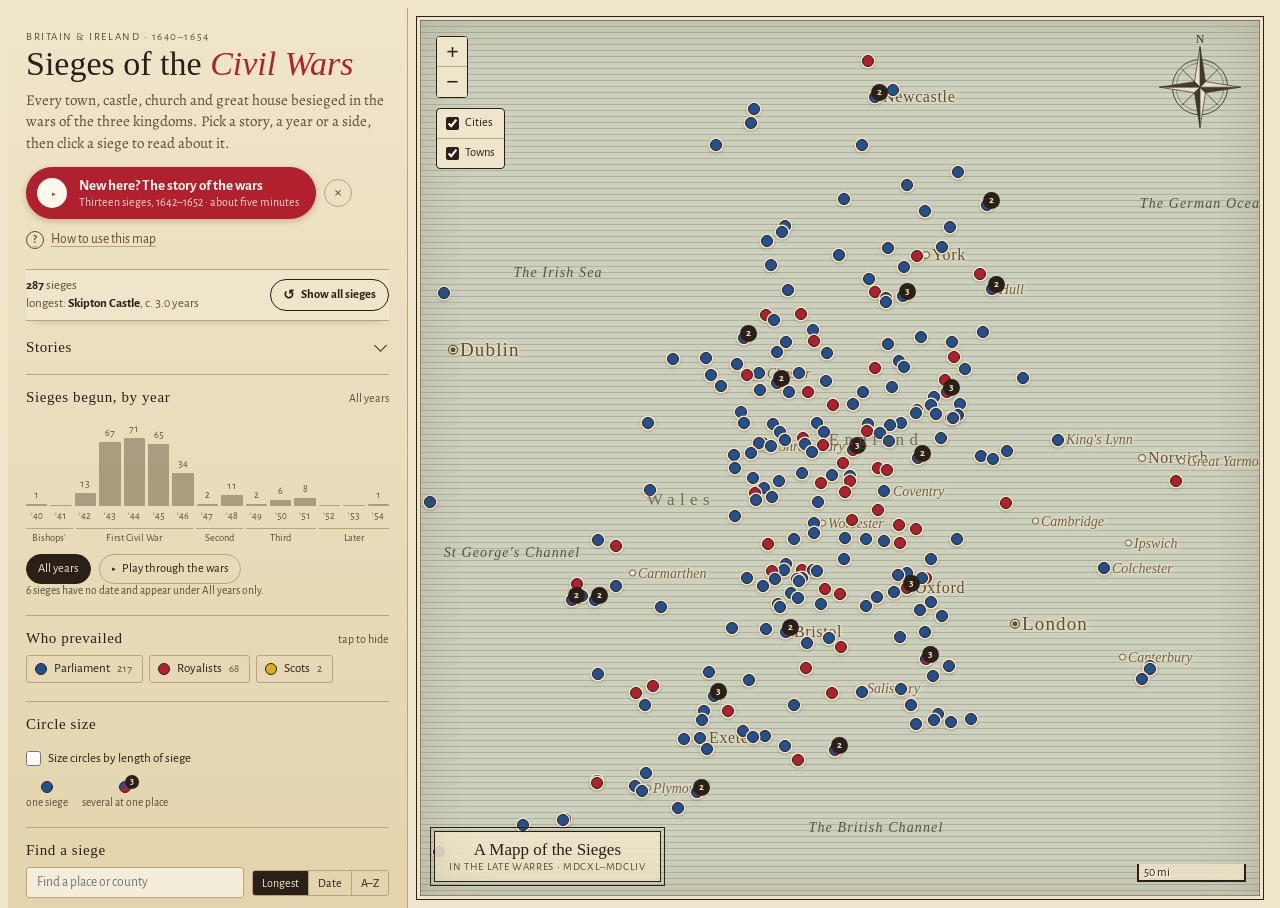
==== commit 4dbe383b: "Revert "Steadier flights: no mid-flight redraws; the land drawing instead covers all of Britain and " ====
--- a/index.html
+++ b/index.html
@@ -9,7 +9,7 @@
 <link rel="preconnect" href="https://fonts.gstatic.com" crossorigin>
 <link rel="stylesheet" href="https://fonts.googleapis.com/css2?family=IM+Fell+English:ital@0;1&family=IM+Fell+English+SC&family=Alegreya:ital,wght@0,400;0,600;1,400&family=Alegreya+Sans:wght@400;500;700&display=swap">
 <link rel="stylesheet" href="js/vendor/leaflet.css">
-<link rel="stylesheet" href="css/map.css?v=20261108-15">
+<link rel="stylesheet" href="css/map.css?v=20261108-13">
 </head>
 <body>
 <div class="app">
@@ -106,7 +106,7 @@
 
 <script src="js/vendor/leaflet.js"></script>
 <script src="js/vendor/papaparse.min.js"></script>
-<script src="js/data.js?v=20261108-15"></script>
-<script src="js/map.js?v=20261108-15"></script>
+<script src="js/data.js?v=20261108-13"></script>
+<script src="js/map.js?v=20261108-13"></script>
 </body>
 </html>
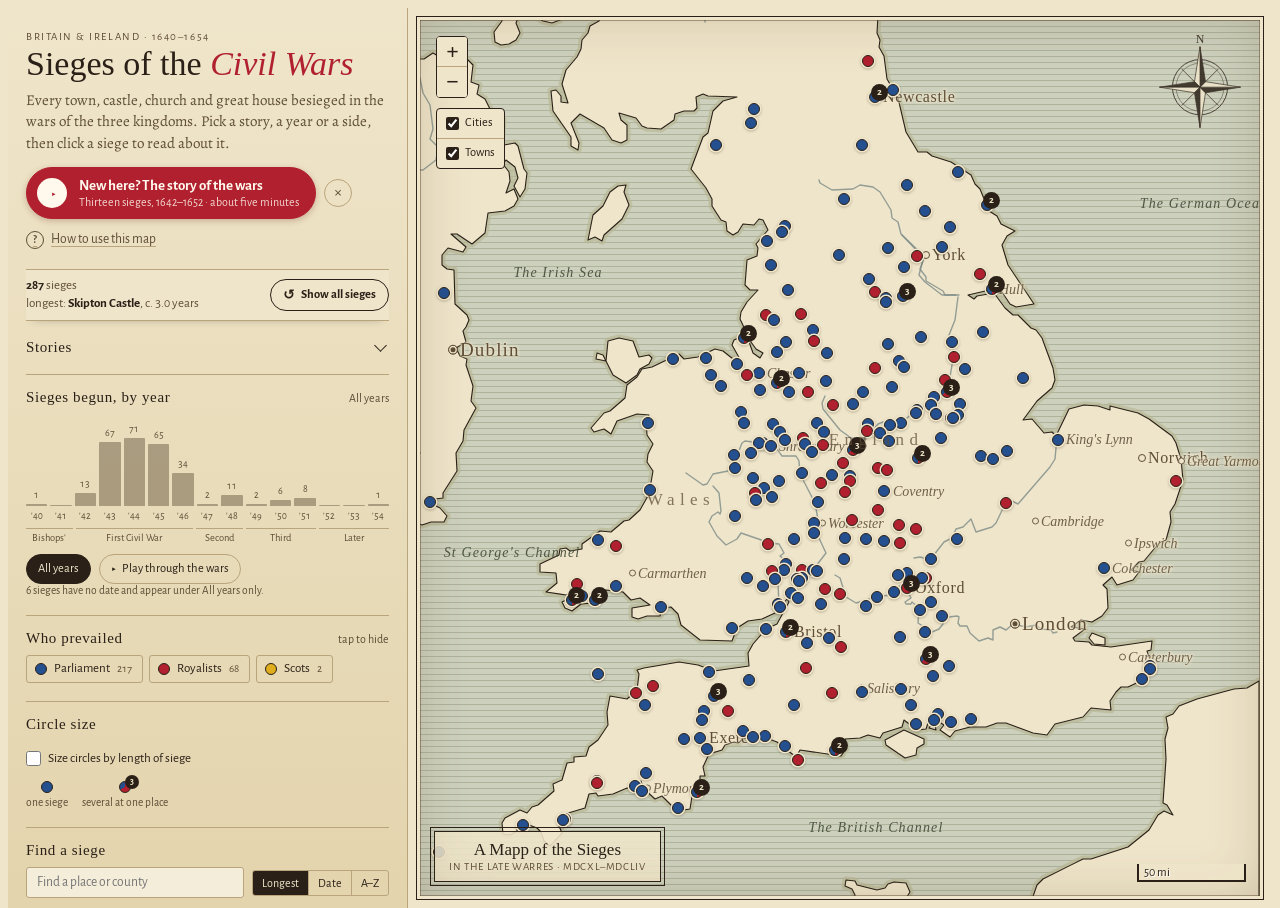
==== commit 10b8d122: "Flights: redraw lines at true size every frame so coast, rivers, routes and the ring don't grow, shr" ====
--- a/index.html
+++ b/index.html
@@ -9,7 +9,7 @@
 <link rel="preconnect" href="https://fonts.gstatic.com" crossorigin>
 <link rel="stylesheet" href="https://fonts.googleapis.com/css2?family=IM+Fell+English:ital@0;1&family=IM+Fell+English+SC&family=Alegreya:ital,wght@0,400;0,600;1,400&family=Alegreya+Sans:wght@400;500;700&display=swap">
 <link rel="stylesheet" href="js/vendor/leaflet.css">
-<link rel="stylesheet" href="css/map.css?v=20261108-13">
+<link rel="stylesheet" href="css/map.css?v=20261108-16">
 </head>
 <body>
 <div class="app">
@@ -106,7 +106,7 @@
 
 <script src="js/vendor/leaflet.js"></script>
 <script src="js/vendor/papaparse.min.js"></script>
-<script src="js/data.js?v=20261108-13"></script>
-<script src="js/map.js?v=20261108-13"></script>
+<script src="js/data.js?v=20261108-16"></script>
+<script src="js/map.js?v=20261108-16"></script>
 </body>
 </html>
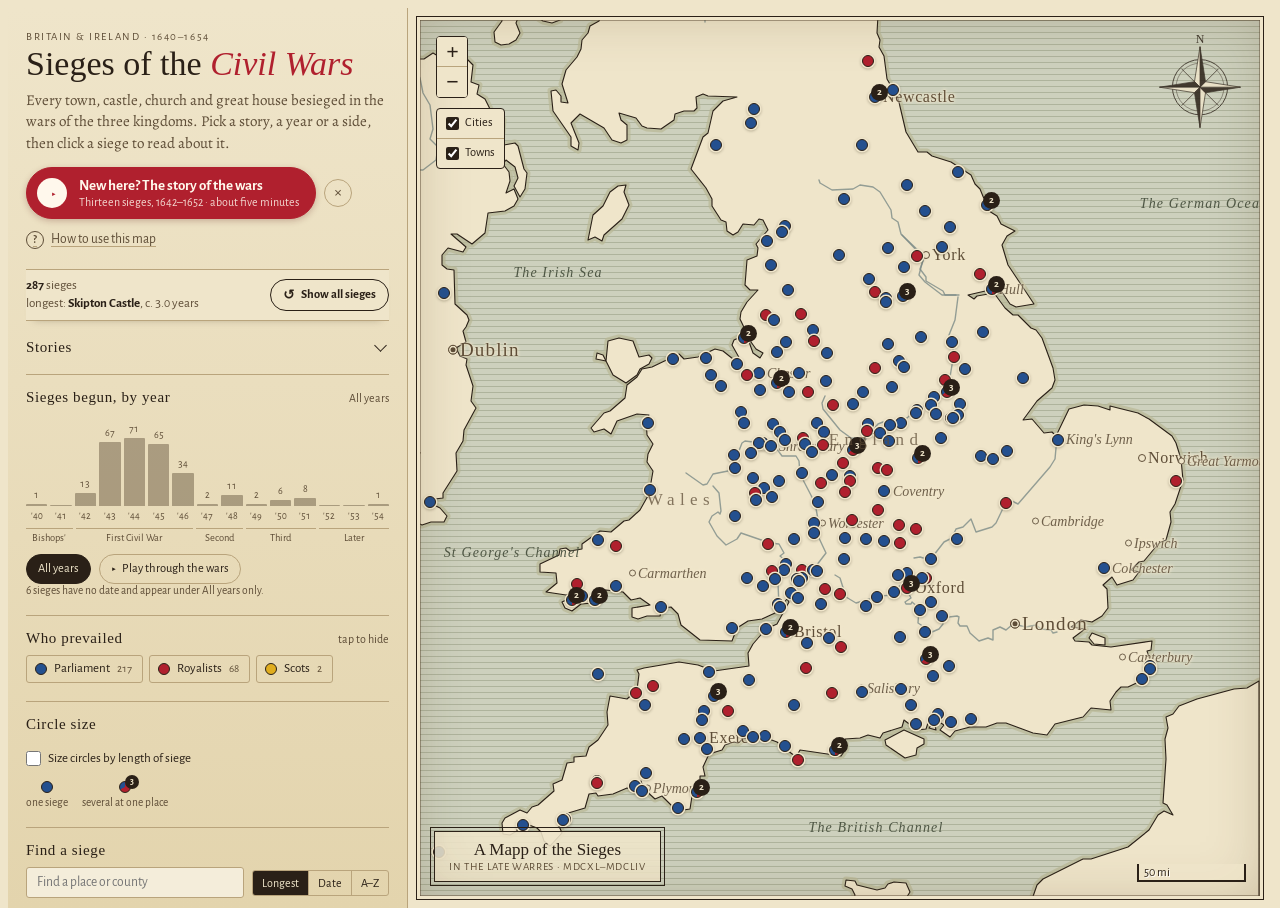
==== commit 8286a4ad: "Smooth moves: replace fly-to with GPU slide-and-scale (zoom out before sliding, in after); no per-fr" ====
--- a/index.html
+++ b/index.html
@@ -9,7 +9,7 @@
 <link rel="preconnect" href="https://fonts.gstatic.com" crossorigin>
 <link rel="stylesheet" href="https://fonts.googleapis.com/css2?family=IM+Fell+English:ital@0;1&family=IM+Fell+English+SC&family=Alegreya:ital,wght@0,400;0,600;1,400&family=Alegreya+Sans:wght@400;500;700&display=swap">
 <link rel="stylesheet" href="js/vendor/leaflet.css">
-<link rel="stylesheet" href="css/map.css?v=20261108-16">
+<link rel="stylesheet" href="css/map.css?v=20261108-17">
 </head>
 <body>
 <div class="app">
@@ -106,7 +106,7 @@
 
 <script src="js/vendor/leaflet.js"></script>
 <script src="js/vendor/papaparse.min.js"></script>
-<script src="js/data.js?v=20261108-16"></script>
-<script src="js/map.js?v=20261108-16"></script>
+<script src="js/data.js?v=20261108-17"></script>
+<script src="js/map.js?v=20261108-17"></script>
 </body>
 </html>
